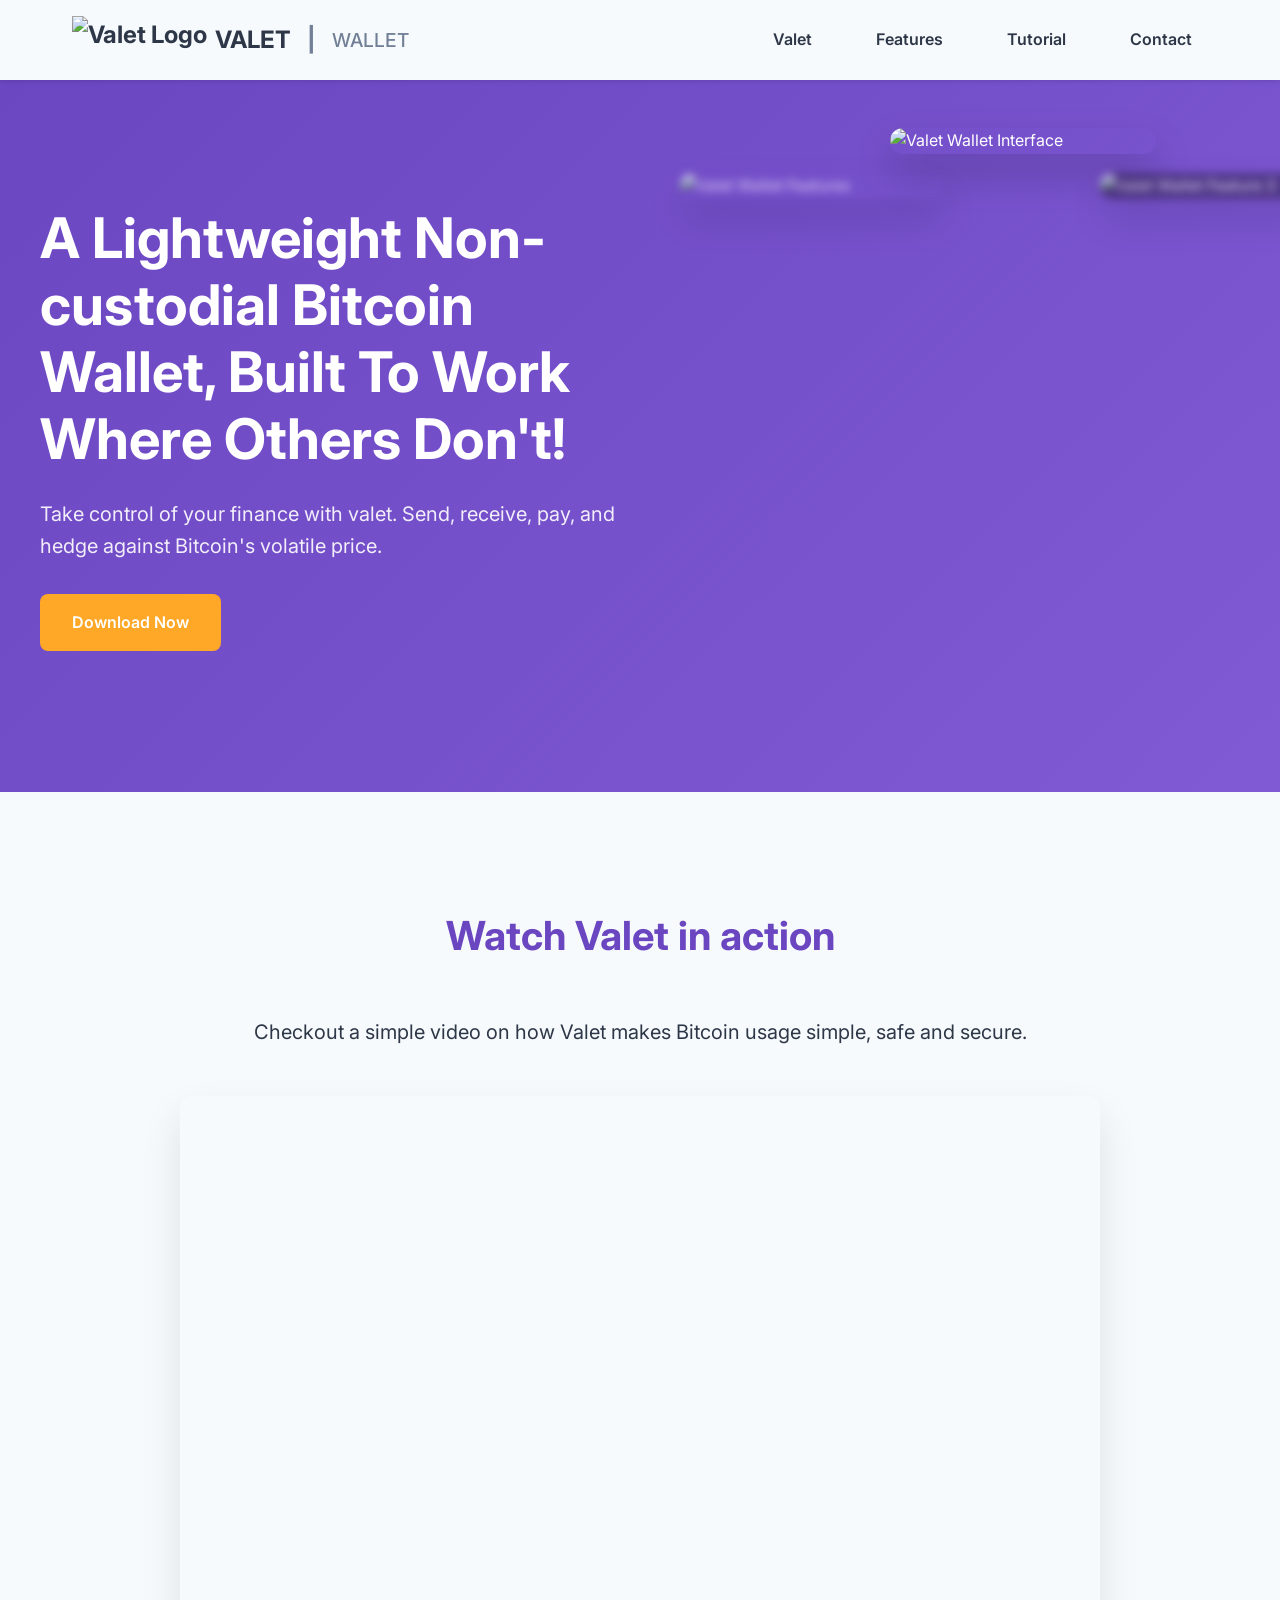
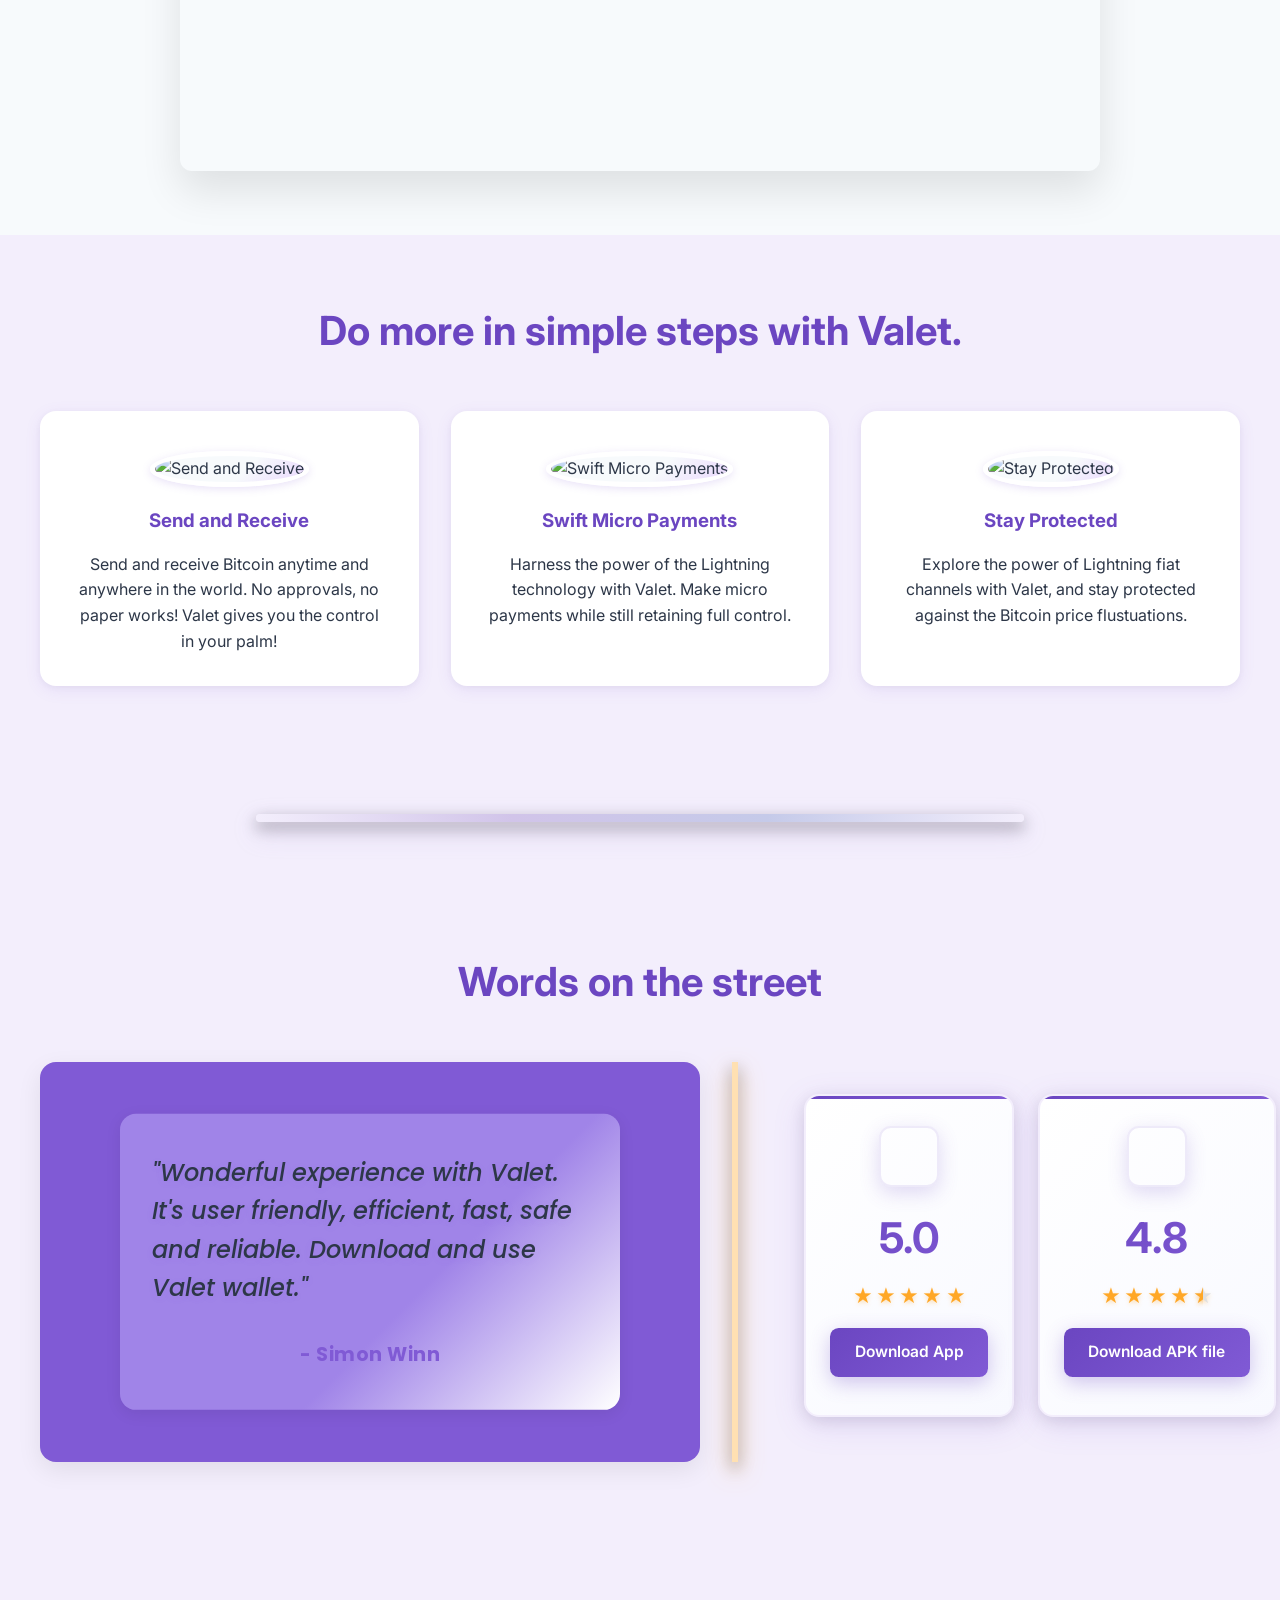
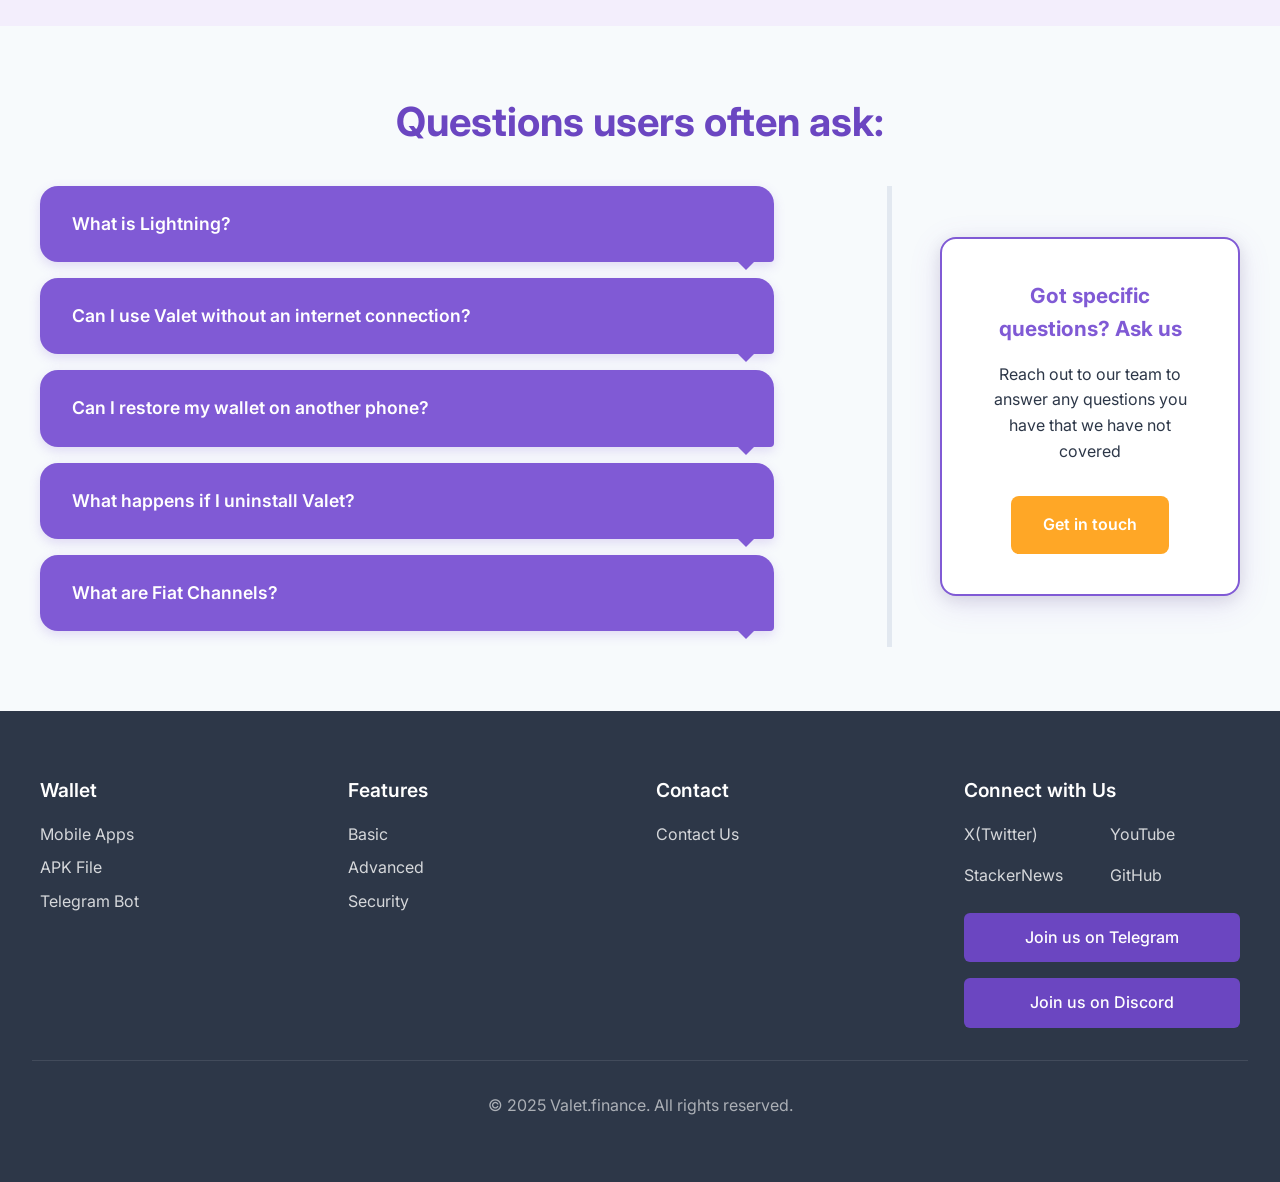
==== index.html @ 47ea652a "Added Tutorial section (Valet + HC/FC), restructured nav, paused blog/user-guide" ====
<!DOCTYPE html>
<html lang="en">
<head>
    <meta charset="UTF-8">
    <meta name="viewport" content="width=device-width, initial-scale=1.0">
    <title>Valet - Lightweight Non-custodial Bitcoin Wallet</title>
    <link href="https://fonts.googleapis.com/css2?family=Inter:wght@400;500;600;700&family=Poppins:wght@400;600;700&display=swap" rel="stylesheet">
    <style>
        :root {
            --primary-color: #6B46C1;  /* Main purple */
            --secondary-color: #ffffff; /* White */
            --text-color: #2D3748;     /* Dark gray for text */
            --background-light: #F7FAFC; /* Light gray background */
            --background-dark: #2D3748;  /* Dark gray for footer */
            --accent-color: #805AD5;    /* Lighter purple for accents */
            --border-color: #E2E8F0;    /* Light gray for borders */
            --gradient-start: #6B46C1;   /* Purple gradient start */
            --gradient-end: #805AD5;     /* Purple gradient end */
            --highlight-color: #FFA726;  /* Vibrant orange for highlights */
        }

        * {
            margin: 0;
            padding: 0;
            box-sizing: border-box;
        }

        body {
            font-family: 'Inter', sans-serif;
            line-height: 1.6;
            color: var(--text-color);
            background-color: var(--background-light);
        }

        .nav-container {
            background-color: var(--background-light);
            box-shadow: 0 2px 4px rgba(0,0,0,0.1);
            position: fixed;
            top: 0;
            left: 0;
            right: 0;
            z-index: 1000;
        }

        .nav-content {
            display: flex;
            justify-content: space-between;
            align-items: center;
            padding: 1rem 2rem;
            max-width: 1200px;
            margin: 0 auto;
        }

        .logo {
            font-size: 1.5rem;
            font-weight: bold;
            color: var(--text-color);
            display: flex;
            align-items: center;
            gap: 0.5rem;
            text-decoration: none;
        }

        .logo img {
            height: 3rem;
            width: auto;
        }

        .logo-text {
            color: var(--text-color);
            font-size: 1.5rem;
        }

        .logo-separator {
            color: #718096;
            margin: 0 0.5rem;
        }

        .wallet-text {
            color: #718096;
            font-weight: 500;
            font-size: 1.2rem;
        }

        .nav-links {
            display: flex;
            gap: 2rem;
            align-items: center;
        }

        .nav-links a {
            color: var(--text-color);
            text-decoration: none;
            font-size: 1rem;
            font-weight: 600;
            padding: 0.5rem 1rem;
            border-radius: 4px;
            transition: color 0.3s ease;
            display: inline-block;
        }

        .nav-links a:hover {
            color: var(--primary-color);
        }

        /* Mobile Menu Styles */
        .hamburger {
            display: none;
            cursor: pointer;
            padding: 0.5rem;
            z-index: 1001;
        }

        .hamburger-line {
            width: 25px;
            height: 3px;
            background-color: var(--text-color);
            margin: 5px 0;
            transition: all 0.3s ease;
        }

        .mobile-menu {
            display: none;
            position: fixed;
            top: 0;
            right: -100%;
            width: 80%;
            height: 100vh;
            background-color: var(--secondary-color);
            box-shadow: -2px 0 5px rgba(0,0,0,0.1);
            padding: 2rem;
            transition: right 0.3s ease;
            z-index: 1000;
        }

        .mobile-menu.active {
            right: 0;
        }

        .mobile-menu-header {
            display: flex;
            justify-content: space-between;
            align-items: center;
            margin-bottom: 2rem;
        }

        .close-menu {
            cursor: pointer;
            font-size: 1.5rem;
            color: var(--text-color);
        }

        .mobile-nav-links {
            display: flex;
            flex-direction: column;
            gap: 1.5rem;
        }

        .mobile-nav-links a {
            color: var(--text-color);
            text-decoration: none;
            font-size: 1.2rem;
            font-weight: 600;
            padding: 0.5rem 0;
        }

        .overlay {
            display: none;
            position: fixed;
            top: 0;
            left: 0;
            width: 100%;
            height: 100%;
            background-color: rgba(0,0,0,0.5);
            z-index: 999;
        }

        .overlay.active {
            display: block;
        }

        .hero-section {
            padding: 8rem 2rem 4rem;
            text-align: left;
            background: linear-gradient(135deg, var(--gradient-start) 0%, var(--gradient-end) 100%);
            color: white;
            position: relative;
            overflow: hidden;
        }

        .hero-content {
            max-width: 1200px;
            margin: 0 auto;
            display: flex;
            align-items: center;
            justify-content: space-between;
            gap: 4rem;
            position: relative;
            z-index: 1;
        }

        .hero-text {
            flex: 1;
            max-width: 600px;
        }

        .hero-images {
            flex: 1;
            position: relative;
            max-width: 350px;
            margin: 0 0 0 -100px;
            height: 600px;
            cursor: pointer;
            perspective: 1000px;
        }

        .hero-image-container {
            position: relative;
            width: 100%;
            height: 100%;
            transform-style: preserve-3d;
        }

        .hero-image {
            width: 76%;
            height: auto;
            border-radius: 20px;
            box-shadow: 0 20px 40px rgba(0, 0, 0, 0.2);
            position: absolute;
            transition: all 0.1s linear;
            opacity: 0;
            pointer-events: none;
            object-fit: contain;
            will-change: transform, filter;
            transform-origin: center center;
        }

        .hero-image.active {
            opacity: 1;
            pointer-events: auto;
        }

        .hero-image.main {
            z-index: 2;
            top: 0;
            left: 0;
            transform: translateY(0);
            filter: none;
        }

        .hero-image.overlay,
        .hero-image.left-overlay {
            z-index: 1;
            opacity: 0.7 !important;
        }

        /* Video Section Styles */
        .video-section {
            padding: 4rem 2rem;
            background-color: var(--background-light);
            margin-top: 3rem;
        }

        .video-container {
            max-width: 1200px;
            margin: 0 auto;
        }

        .video-content {
            text-align: center;
        }

        .video-wrapper {
            position: relative;
            padding-bottom: 56.25%; /* 16:9 Aspect Ratio */
            height: 0;
            max-width: 920px;
            margin: 2rem auto 0;
            border-radius: 12px;
            overflow: hidden;
            box-shadow: 0 20px 40px rgba(0,0,0,0.1);
        }

        .video-wrapper iframe {
            position: absolute;
            top: 0;
            left: 0;
            width: 100%;
            height: 100%;
            border-radius: 12px;
        }

        .hero-image.overlay {
            z-index: 1;
            top: 45px;
            left: 210px;
            transform: translateY(0);
            opacity: 1;
            filter: blur(4px);
        }

        .hero-image.left-overlay {
            z-index: 1;
            top: 45px;
            left: -210px;
            transform: translateY(0);
            opacity: 1;
            filter: blur(4px);
        }

        .hero-images:hover .hero-image.main {
            transform: translateY(-20px) scale(1.05);
            box-shadow: 0 30px 60px rgba(0, 0, 0, 0.3);
        }

        .hero-images:hover .hero-image.overlay,
        .hero-images:hover .hero-image.left-overlay {
            transform: none;
            box-shadow: 0 20px 40px rgba(0, 0, 0, 0.2);
        }

        /* Animation classes for circular rotation */
        .hero-image.slide-right {
            transform: translateX(210px) translateY(45px) !important;
            z-index: 1;
            transition: all 0.1s linear;
        }

        .hero-image.slide-center {
            transform: translateX(0) translateY(0) !important;
            z-index: 2;
            transition: all 0.1s linear;
        }

        .hero-image.slide-left {
            transform: translateX(-210px) translateY(45px) !important;
            z-index: 1;
            transition: all 0.1s linear;
        }

        .hero-image.reset {
            transform: translateY(0) !important;
            box-shadow: 0 20px 40px rgba(0, 0, 0, 0.2) !important;
            transition: all 0.1s linear;
        }

        /* Blur effect for overlay images */
        .hero-image.overlay,
        .hero-image.left-overlay {
            filter: blur(4px);
        }

        /* Clear image for main position */
        .hero-image.main {
            filter: none;
        }

        .hero-title {
            font-size: 3.5rem;
            font-weight: 700;
            margin-bottom: 1.5rem;
            line-height: 1.2;
        }

        .hero-subtitle {
            font-size: 1.25rem;
            margin-bottom: 2rem;
            opacity: 0.9;
        }

        .cta-button {
            display: inline-block;
            padding: 1rem 2rem;
            background-color: var(--highlight-color);
            color: white;
            text-decoration: none;
            border-radius: 8px;
            font-weight: 600;
            transition: background-color 0.3s ease;
        }

        .cta-button:hover {
            background-color: #fb8c00; /* Slightly darker orange */
        }

        .features-section {
            padding: 4rem 2rem;
            background-color: #F3EEFC;
        }

        .section-title {
            text-align: center;
            font-size: 2.5rem;
            margin-bottom: 3rem;
            color: var(--primary-color);
        }

        .features-grid {
            display: grid;
            grid-template-columns: repeat(auto-fit, minmax(300px, 1fr));
            gap: 2rem;
            max-width: 1200px;
            margin: 0 auto;
        }

        .feature-card {
            background: #fff;
            padding: 2.5rem 2rem 2rem 2rem;
            border-radius: 16px;
            box-shadow: 0 4px 16px rgba(128,90,213,0.10), 0 1.5px 6px rgba(0,0,0,0.04);
            transition: transform 0.25s, box-shadow 0.25s;
            text-align: center;
            position: relative;
            overflow: hidden;
        }

        .feature-card:hover {
            transform: translateY(-8px) scale(1.03);
            box-shadow: 0 8px 32px rgba(128,90,213,0.18), 0 3px 12px rgba(0,0,0,0.08);
        }

        .feature-image {
            width: 324px;
            height: 324px;
            object-fit: cover;
            border-radius: 50%;
            margin-bottom: 1.2rem;
            box-shadow: 0 2px 8px rgba(128,90,213,0.18);
            border: 5px solid #fff;
            background: linear-gradient(135deg, #f7fafc 60%, #e9d8fd 100%);
            transition: box-shadow 0.25s;
        }

        .feature-card:hover .feature-image {
            box-shadow: 0 4px 16px rgba(128,90,213,0.28);
        }

        .feature-card h3 {
            color: var(--primary-color);
            margin-bottom: 1rem;
        }

        .earn-section {
            padding: 4rem 2rem;
            background-color: var(--background-light);
        }

        .section-subtitle {
            text-align: center;
            font-size: 1.25rem;
            color: var(--text-light);
            max-width: 800px;
            margin: 0 auto 3rem;
        }

        .earn-grid {
            display: grid;
            grid-template-columns: repeat(auto-fit, minmax(280px, 1fr));
            gap: 2rem;
            max-width: 1200px;
            margin: 0 auto;
        }

        .earn-card {
            background: white;
            padding: 2rem;
            border-radius: 12px;
            box-shadow: 0 4px 6px rgba(0,0,0,0.1);
            transition: transform 0.3s ease;
        }

        .earn-card:hover {
            transform: translateY(-5px);
        }

        .earn-card h3 {
            color: var(--primary-color);
            margin-bottom: 1rem;
            font-size: 1.5rem;
        }

        .earn-card p {
            margin-bottom: 1.5rem;
            color: var(--text-color);
        }

        .earn-button {
            display: inline-block;
            padding: 0.75rem 1.5rem;
            background-color: var(--primary-color);
            color: white;
            text-decoration: none;
            border-radius: 6px;
            font-weight: 500;
            transition: background-color 0.3s ease;
        }

        .earn-button:hover {
            background-color: var(--accent-color);
        }

        .testimonials-section {
            flex: 0 0 55%;
            padding: 0;
            background-color: transparent;
            display: flex;
            flex-direction: column;
        }

        .testimonials-section .section-title {
            font-family: 'Poppins', 'Inter', sans-serif;
            font-size: 2.7rem;
            font-weight: 700;
            letter-spacing: -1px;
            text-align: center;
            color: var(--accent-color);
            margin-bottom: 2.5rem;
        }

        .testimonials-slider {
            max-width: 100%;
            margin: 0;
            position: relative;
            background: var(--accent-color);
            border-radius: 16px;
            box-shadow: 0 8px 24px rgba(0,0,0,0.08);
            padding: 3.5rem 2.5rem;
            color: #fff;
            min-height: 400px;
            max-height: 400px;
            overflow: hidden;
            flex: 1;
        }

        .testimonial-card {
            position: absolute;
            left: 50%;
            top: 50%;
            transform: translate(-50%, -50%) translateX(-100%);
            width: 100%;
            opacity: 0;
            transition: opacity 0.5s, transform 0.5s;
            background: linear-gradient(135deg, #a084e8 60%, #fff 100%);
            color: #2D3748;
            border-radius: 16px;
            box-shadow: 0 4px 16px rgba(0,0,0,0.08);
            padding: 2.5rem 2rem;
            margin: 0 auto;
            max-width: 500px;
            z-index: 1;
            display: flex;
            flex-direction: column;
            justify-content: center;
            align-items: center;
        }

        .testimonial-card.active {
            opacity: 1;
            transform: translate(-50%, -50%) translateX(0);
            z-index: 2;
        }

        .testimonial-card.slide-out {
            opacity: 0;
            transform: translate(-50%, -50%) translateX(100%);
            z-index: 1;
        }

        .testimonial-text {
            font-family: 'Poppins', 'Inter', sans-serif;
            font-size: 1.5rem;
            font-weight: 500;
            margin-bottom: 2rem;
            font-style: italic;
            line-height: 1.6;
            text-shadow: 0 2px 8px rgba(128,90,213,0.08);
        }

        .testimonial-author {
            font-family: 'Poppins', 'Inter', sans-serif;
            font-weight: 700;
            font-size: 1.2rem;
            color: var(--accent-color);
            letter-spacing: 0.5px;
        }

        .testimonial-content {
            display: flex;
            flex-direction: column;
            align-items: center;
            text-align: center;
            width: 100%;
        }

        .testimonial-image {
            width: 80px;
            height: 80px;
            border-radius: 50%;
            overflow: hidden;
            margin-bottom: 1.5rem;
            border: 3px solid var(--accent-color);
            box-shadow: 0 4px 12px rgba(128,90,213,0.2);
        }

        .testimonial-image img {
            width: 100%;
            height: 100%;
            object-fit: cover;
        }

        .faq-section {
            padding: 4rem 2rem;
            background-color: var(--background-light);
        }

        .faq-section .section-title {
            text-align: center;
            margin-bottom: 2rem;
            margin-left: 0;
        }

        .faq-container {
            max-width: 1200px;
            margin: 0 auto;
            text-align: left;
            display: flex;
            gap: 3rem;
            align-items: center;
        }

        .faq-left {
            flex: 1;
            border-right: 5px solid #E2E8F0;
            padding-right: 2rem;
        }

        .faq-right {
            flex: 0 0 300px;
        }

        .faq-item {
            margin-bottom: 1rem;
        }

        .faq-question {
            background: var(--accent-color);
            color: white;
            padding: 1.5rem 2rem;
            border-radius: 18px 18px 4px 18px;
            cursor: pointer;
            display: flex;
            justify-content: space-between;
            align-items: center;
            transition: all 0.3s ease;
            box-shadow: 0 4px 12px rgba(128,90,213,0.2);
            width: 90%;
            margin-left: 0;
            position: relative;
        }
        .faq-question::after {
            content: '';
            position: absolute;
            bottom: -8px;
            right: 20px;
            width: 0;
            height: 0;
            border-left: 8px solid transparent;
            border-right: 8px solid transparent;
            border-top: 8px solid var(--accent-color);
        }
        .faq-question:hover::after {
            border-top-color: var(--primary-color);
        }
        .faq-question:hover {
            background: var(--primary-color);
            transform: translateY(-2px);
            box-shadow: 0 6px 20px rgba(128,90,213,0.3);
        }
        .faq-question h3 {
            margin: 0;
            font-size: 1.1rem;
            font-weight: 600;
        }
        .faq-icon {
            font-size: 1.5rem;
            font-weight: bold;
            transition: transform 0.3s ease;
        }
        .faq-question.active .faq-icon {
            transform: rotate(45deg);
        }
        .faq-answer {
            background: #FFF3E0;
            padding: 0;
            max-height: 0;
            overflow: hidden;
            transition: all 0.3s ease;
            border-radius: 0 0 12px 12px;
            box-shadow: 0 2px 8px rgba(0,0,0,0.1);
        }
        .faq-answer.active {
            padding: 1.5rem 2rem;
            max-height: 200px;
        }
        .faq-answer p {
            margin: 0;
            color: var(--text-color);
            line-height: 1.6;
        }

        .news-section {
            padding: 4rem 2rem;
            background-color: #F3EEFC;
        }

        .news-grid {
            display: grid;
            grid-template-columns: repeat(3, 1fr);
            gap: 2rem;
            max-width: 1200px;
            margin: 0 auto;
        }

        .news-card {
            background: white;
            padding: 0;
            border-radius: 16px;
            box-shadow: 0 4px 16px rgba(128,90,213,0.1);
            transition: all 0.3s ease;
            position: relative;
            overflow: hidden;
        }
        .news-image {
            width: 100%;
            height: 200px;
            overflow: hidden;
            position: relative;
        }
        .news-image img {
            width: 100%;
            height: 100%;
            object-fit: cover;
            transition: transform 0.3s ease;
        }
        .news-card:hover .news-image img {
            transform: scale(1.05);
        }
        .news-card::before {
            content: '';
            position: absolute;
            top: 0;
            left: 0;
            right: 0;
            height: 4px;
            background: linear-gradient(90deg, var(--accent-color), var(--highlight-color));
            transform: scaleX(0);
            transition: transform 0.3s ease;
            z-index: 2;
        }
        .news-card:hover::before {
            transform: scaleX(1);
        }
        .news-card:hover {
            transform: translateY(-8px);
            box-shadow: 0 12px 32px rgba(128,90,213,0.2);
        }
        .news-content {
            padding: 2rem;
        }
        .news-icon {
            font-size: 2.5rem;
            margin-bottom: 1rem;
            display: block;
        }
        .news-date {
            color: var(--accent-color);
            font-weight: 700;
            margin-bottom: 0.5rem;
            display: block;
            font-size: 1.8rem;
        }
        .news-card h3 {
            color: var(--text-color);
            margin-bottom: 1rem;
            font-size: 1.2rem;
            line-height: 1.4;
        }
        .news-card p {
            color: var(--text-color);
            margin-bottom: 1.5rem;
            line-height: 1.6;
            opacity: 0.8;
        }
        .read-more {
            color: var(--highlight-color);
            text-decoration: none;
            font-weight: 700;
            font-size: 1.2rem;
            transition: color 0.3s ease;
            display: inline-block;
        }
        .read-more:hover {
            color: var(--accent-color);
        }
        /* Industry News Card (Technology) */
        .industry-card {
            border-left: 6px solid #FED7AA;
            background: linear-gradient(135deg, #ffffff 0%, #f8fafc 100%);
        }
        .industry-card::before {
            background: linear-gradient(90deg, #FED7AA, #FDE68A);
        }
        .industry-card:hover {
            border-left-color: #F59E0B;
            box-shadow: 0 16px 40px rgba(254, 215, 170, 0.3);
            transform: translateY(-12px) scale(1.02);
        }
        .industry-card .news-icon {
            color: #E67E22;
        }
        .industry-card .news-date {
            color: #A78BFA;
        }

        /* Business News Card */
        .business-card {
            border-left: 6px solid #E9D5FF;
            background: linear-gradient(135deg, #ffffff 0%, #f0fdf4 100%);
        }
        .business-card::before {
            background: linear-gradient(90deg, #E9D5FF, #DDD6FE);
        }
        .business-card:hover {
            border-left-color: #8B5CF6;
            box-shadow: 0 16px 40px rgba(233, 213, 255, 0.3);
            transform: translateY(-12px) scale(1.02);
        }
        .business-card .news-icon {
            color: #8B5CF6;
        }
        .business-card .news-date {
            color: #A78BFA;
        }

        /* Education Card */
        .education-card {
            border-left: 6px solid #FEF3C7;
            background: linear-gradient(135deg, #ffffff 0%, #faf5ff 100%);
        }
        .education-card::before {
            background: linear-gradient(90deg, #FEF3C7, #FDE68A);
        }
        .education-card:hover {
            border-left-color: #F59E0B;
            box-shadow: 0 16px 40px rgba(254, 243, 199, 0.3);
            transform: translateY(-12px) scale(1.02);
        }
        .education-card .news-icon {
            color: #F59E0B;
        }
        .education-card .news-date {
            color: #A78BFA;
        }

        .ratings-section {
            padding: 4rem 2rem;
            background-color: #F3EEFC;
        }
        .section-divider-horizontal {
            width: 60%;
            height: 8px;
            background: linear-gradient(90deg, #F3EEFC, #D1C4E9, #C5CAE9, #F3EEFC);
            margin: 2rem auto;
            border-radius: 4px;
            align-self: stretch;
            position: relative;
            border: none;
            box-shadow: 0 10px 25px rgba(209, 196, 233, 0.7), 0 6px 15px rgba(0, 0, 0, 0.4);
        }
        .ratings-testimonials-container {
            max-width: 1200px;
            margin: 0 auto;
            display: flex;
            gap: 0;
            align-items: flex-start;
            min-height: 500px;
        }
        .ratings-section-left {
            flex: 0 0 45%;
            display: flex;
            flex-direction: column;
            justify-content: flex-start;
            align-items: center;
            padding-top: 2rem;
        }
        .ratings-grid {
            flex: 0 0 auto;
            display: flex;
            flex-direction: row;
            gap: 1.5rem;
            justify-content: center;
            align-items: flex-start;
            margin-top: 0;
        }
        .ratings-title {
            text-align: center;
            margin-bottom: 2rem;
            color: var(--primary-color);
            font-size: 2rem;
            font-weight: 700;
            background: linear-gradient(135deg, var(--primary-color), var(--accent-color));
            -webkit-background-clip: text;
            -webkit-text-fill-color: transparent;
            background-clip: text;
        }
        
        .testimonials-title {
            text-align: center;
            margin-bottom: 2rem;
            color: var(--highlight-color);
            font-size: 2rem;
            font-weight: 700;
            background: linear-gradient(135deg, var(--highlight-color), #fb8c00);
            -webkit-background-clip: text;
            -webkit-text-fill-color: transparent;
            background-clip: text;
        }
        .rating-card {
            background: linear-gradient(135deg, #ffffff 0%, #f8f9ff 100%);
            padding: 1.89rem 1.512rem;
            border-radius: 15.12px;
            box-shadow: 0 8px 32px rgba(128,90,213,0.15), 0 4px 16px rgba(0,0,0,0.1);
            text-align: center;
            transition: all 0.3s ease;
            position: relative;
            overflow: hidden;
            border: 2px solid transparent;
            background-clip: padding-box;
        }
        
        .rating-card::before {
            content: '';
            position: absolute;
            top: 0;
            left: 0;
            right: 0;
            bottom: 0;
            background: linear-gradient(135deg, rgba(107,70,193,0.1) 0%, rgba(128,90,213,0.05) 100%);
            border-radius: 15.12px;
            z-index: -1;
        }
        
        .rating-card::after {
            content: '';
            position: absolute;
            top: 0;
            left: 0;
            right: 0;
            height: 3.24px;
            background: linear-gradient(90deg, var(--primary-color), var(--accent-color));
            border-radius: 15.12px 15.12px 0 0;
        }
        
        .rating-card:hover {
            transform: translateY(-6.48px) scale(1.02);
            box-shadow: 0 16px 48px rgba(128,90,213,0.25), 0 8px 24px rgba(0,0,0,0.15);
            border-color: rgba(107,70,193,0.2);
        }
        
        .rating-card:hover::after {
            background: linear-gradient(90deg, var(--accent-color), var(--highlight-color));
        }
        .rating-image {
            width: 60.48px;
            height: 60.48px;
            margin: 0 auto 1.08rem;
            border-radius: 11.88px;
            overflow: hidden;
            box-shadow: 0 6px 20px rgba(107,70,193,0.2);
            border: 2px solid rgba(107,70,193,0.1);
            transition: all 0.3s ease;
        }
        .rating-image img {
            width: 100%;
            height: 100%;
            object-fit: cover;
            transition: transform 0.3s ease;
        }
        .rating-card:hover .rating-image {
            box-shadow: 0 8px 28px rgba(107,70,193,0.3);
            border-color: rgba(107,70,193,0.2);
            transform: scale(1.05);
        }
        .rating-card:hover .rating-image img {
            transform: scale(1.1);
        }
        .rating {
            font-size: 2.646rem;
            font-weight: 700;
            background: linear-gradient(135deg, var(--primary-color), var(--accent-color));
            -webkit-background-clip: text;
            -webkit-text-fill-color: transparent;
            background-clip: text;
            margin-bottom: 0.6rem;
            text-shadow: none;
            position: relative;
        }
        
        .rating::after {
            content: '';
            position: absolute;
            top: -0.378rem;
            right: -1.08rem;
            font-size: 1.08rem;
            color: var(--highlight-color);
            text-shadow: 0 2px 4px rgba(255,167,38,0.3);
        }
        
        .star-rating {
            display: flex;
            justify-content: center;
            gap: 0.2rem;
            margin-bottom: 1rem;
        }
        
        .star {
            font-size: 1.2rem;
            color: var(--highlight-color);
            text-shadow: 0 2px 4px rgba(255,167,38,0.3);
        }
        
        .star.half {
            position: relative;
            color: #e0e0e0;
        }
        
        .star.half::before {
            content: '★';
            position: absolute;
            left: 0;
            top: 0;
            width: 50%;
            overflow: hidden;
            color: var(--highlight-color);
        }
        
        .store-button {
            display: inline-block;
            padding: 0.756rem 1.512rem;
            background: linear-gradient(135deg, var(--primary-color), var(--accent-color));
            color: white;
            text-decoration: none;
            border-radius: 8.64px;
            font-weight: 600;
            transition: all 0.3s ease;
            box-shadow: 0 6px 20px rgba(107,70,193,0.3);
            position: relative;
            overflow: hidden;
            font-size: 0.972rem;
        }
        
        .store-button::before {
            content: '';
            position: absolute;
            top: 0;
            left: -100%;
            width: 100%;
            height: 100%;
            background: linear-gradient(90deg, transparent, rgba(255,255,255,0.2), transparent);
            transition: left 0.5s ease;
        }
        
        .store-button:hover {
            background: linear-gradient(135deg, var(--accent-color), var(--primary-color));
            transform: translateY(-2.16px);
            box-shadow: 0 8px 28px rgba(107,70,193,0.4);
        }
        
        .store-button:hover::before {
            left: 100%;
        }
        .section-divider-vertical {
            width: 20px;
            height: 100%;
            background: #FFE0B2;
            margin: 0 2rem;
            align-self: stretch;
            position: relative;
            min-height: 400px;
            border: 3px solid #FFE0B2;
            box-shadow: 0 10px 25px rgba(255, 183, 77, 0.7), 0 6px 15px rgba(0, 0, 0, 0.4);
        }
        footer {
            background-color: var(--background-dark);
            color: white;
            padding: 4rem 2rem;
        }
        .footer-content {
            max-width: 1200px;
            margin: 0 auto;
            display: grid;
            grid-template-columns: repeat(auto-fit, minmax(200px, 1fr));
            gap: 2rem;
        }
        .footer-section h4 {
            color: white;
            margin-bottom: 1rem;
            font-size: 1.2rem;
            font-weight: 600;
        }
        .footer-section ul {
            list-style: none;
        }
        .footer-section ul li {
            margin-bottom: 0.5rem;
        }
        .footer-section ul li a {
            color: white;
            text-decoration: none;
            opacity: 0.8;
            transition: opacity 0.3s ease, color 0.3s ease;
        }
        .footer-section ul li a:hover {
            opacity: 1;
            color: var(--accent-color);
        }
        .social-links {
            display: grid;
            grid-template-columns: repeat(2, 1fr);
            gap: 1rem;
            margin-bottom: 1.5rem;
        }
        .social-link {
            color: white;
            text-decoration: none;
            opacity: 0.8;
            transition: opacity 0.3s ease;
            display: inline-block;
        }
        .social-link:hover {
            color: var(--accent-color);
        }
        .community-buttons {
            display: flex;
            flex-direction: column;
            gap: 1rem;
        }
        .community-button {
            display: inline-block;
            padding: 0.75rem 1.5rem;
            background-color: var(--primary-color);
            color: white;
            text-decoration: none;
            border-radius: 6px;
            font-weight: 500;
            transition: background-color 0.3s ease;
            text-align: center;
        }
        .community-button:hover {
            background-color: var(--accent-color);
        }
        .footer-bottom {
            text-align: center;
            padding-top: 2rem;
            margin-top: 2rem;
            border-top: 1px solid rgba(255,255,255,0.1);
        }
        .footer-bottom p {
            color: rgba(255,255,255,0.6);
        }
        @media (max-width: 768px) {
            /* Prevent horizontal overflow */
            body {
                overflow-x: hidden;
                width: 100%;
            }
            
            /* Ensure all containers respect viewport width */
            .nav-container,
            .hero-section,
            .features-section,
            .testimonials-section,
            .faq-section,
            .news-section,
            .footer {
                width: 100%;
                max-width: 100vw;
                overflow-x: hidden;
            }

            .nav-links {
                display: none !important;
            }
            .hamburger {
                display: block !important;
                z-index: 1002;
            }
            .mobile-menu {
                display: block;
            }
            .nav-content {
                padding: 0.75rem 1rem;
            }
            .logo img {
                height: 2.5rem;
            }
            .logo-text {
                font-size: 1.2rem;
            }
            .wallet-text {
                font-size: 1rem;
            }

            /* Force back-to-top button visibility on mobile */
            .back-to-top {
                display: block !important;
                opacity: 1 !important;
                visibility: visible !important;
            }

            /* Hero Section Mobile */
            .hero-section {
                padding: 6rem 1rem 3rem;
                text-align: center;
            }
            .hero-content {
                flex-direction: column;
                gap: 2rem;
                text-align: center;
            }
            .hero-text {
                max-width: 100%;
                order: 2;
            }
            .hero-images {
                max-width: 280px;
                margin: 0 auto;
                height: 400px;
                order: 1;
                position: relative;
                z-index: 1;
                cursor: pointer;
            }
            .hero-title {
                font-size: 2rem;
                line-height: 1.2;
                margin-bottom: 1rem;
            }
            .hero-subtitle {
                font-size: 1.1rem;
                line-height: 1.5;
                margin-bottom: 1.5rem;
            }

            /* Video Section Mobile */
            .video-section {
                padding: 3rem 1rem;
            }
            .video-container {
                padding: 0 1rem;
            }
            .video-wrapper {
                width: 100%;
                height: 200px;
            }

            /* Features Section Mobile */
            .features-section {
                padding: 3rem 1rem;
            }
            .features-grid {
                grid-template-columns: 1fr;
                gap: 1.5rem;
            }
            .feature-card {
                padding: 1.5rem;
                text-align: center;
            }
            .feature-card img {
                width: 80px;
                height: 80px;
                margin: 0 auto 1rem;
            }
            .feature-card h3 {
                font-size: 1.3rem;
                margin-bottom: 1rem;
            }
            .feature-card p {
                font-size: 0.95rem;
                line-height: 1.6;
            }

            /* Testimonials Section Mobile */
            .testimonials-section {
                padding: 3rem 1rem;
            }
            .testimonials-container {
                flex-direction: column;
                gap: 2rem;
            }
            .testimonials-block {
                width: 100%;
            }
            .testimonials-slider {
                padding: 2rem 1rem;
                max-width: 100%;
                overflow: hidden;
            }
            .testimonial-card {
                /* Mobile inherits desktop carousel functionality */
            }
            .testimonial-card-mobile {
                position: absolute;
                left: 50%;
                top: 50%;
                transform: translate(-50%, -50%) translateX(-100%);
                width: 100%;
                max-width: 350px;
                opacity: 0;
                transition: opacity 0.5s, transform 0.5s;
                padding: 1rem 0.75rem;
                margin: 0 auto;
                display: flex;
                flex-direction: column;
                justify-content: center;
                align-items: center;
                z-index: 1;
            }
            .testimonial-card-mobile.active {
                opacity: 1;
                transform: translate(-50%, -50%) translateX(0);
                z-index: 2;
            }
            .testimonial-card-mobile.slide-out {
                opacity: 0;
                transform: translate(-50%, -50%) translateX(100%);
                z-index: 1;
            }
            .testimonial-text {
                font-size: 0.95rem;
                line-height: 1.6;
                word-wrap: break-word;
                overflow-wrap: break-word;
            }
            .testimonial-author {
                font-size: 0.9rem;
            }
            .ratings-block {
                width: 100%;
            }
            .rating-item {
                padding: 1rem;
                margin-bottom: 1rem;
            }
            .rating-score {
                font-size: 1.5rem;
            }
            .rating-text {
                font-size: 0.9rem;
            }

            /* FAQ Section Mobile */
            .faq-section {
                padding: 3rem 1rem;
            }
            .faq-container {
                flex-direction: column;
                gap: 2rem;
            }
            .faq-left {
                border-right: none;
                border-bottom: 5px solid #E2E8F0;
                padding-right: 0;
                padding-bottom: 2rem;
            }
            .faq-right {
                flex: none;
            }
            .faq-question {
                width: 100%;
                font-size: 1rem;
                padding: 1rem 1.5rem;
            }
            .faq-answer {
                font-size: 0.9rem;
            }

            /* News Section Mobile */
            .news-section {
                padding: 3rem 1rem;
            }
            .news-grid {
                grid-template-columns: 1fr;
                gap: 1.5rem;
            }
            .news-card {
                padding: 1.5rem;
            }
            .news-card h3 {
                font-size: 1.2rem;
                margin-bottom: 1rem;
            }
            .news-card p {
                font-size: 0.9rem;
                line-height: 1.6;
            }

            /* Footer Mobile */
            .footer {
                padding: 3rem 1rem 2rem;
            }
            .footer-content {
                grid-template-columns: 1fr;
                gap: 2rem;
                text-align: center;
            }
            .footer-section h3 {
                font-size: 1.3rem;
                margin-bottom: 1rem;
            }
            .footer-section p,
            .footer-section a {
                font-size: 0.9rem;
            }
            .footer-bottom {
                padding-top: 1.5rem;
                margin-top: 1.5rem;
            }

            /* Fix community buttons overflow */
            .community-buttons {
                width: 100%;
                max-width: 100%;
            }
            .community-button {
                width: 100% !important;
                min-width: auto !important;
                max-width: 100%;
                box-sizing: border-box;
            }

            /* Ratings section mobile fixes */
            .ratings-testimonials-container {
                flex-direction: column;
                gap: 2rem;
            }
            .ratings-section-left {
                flex: none;
                width: 100%;
            }
            .ratings-grid {
                flex-direction: column;
                gap: 1rem;
            }
            .rating-card {
                max-width: 100%;
                width: 100%;
                box-sizing: border-box;
            }

            /* Transform vertical divider to horizontal on mobile */
            .section-divider-vertical {
                width: 100%;
                height: 10px;
                margin: 2rem 0;
                min-height: 10px;
                align-self: stretch;
            }
        }

        .back-to-top {
            position: fixed;
            bottom: 30px;
            right: 30px;
            background-color: var(--primary-color);
            color: white;
            width: 40px;
            height: 40px;
            border-radius: 50%;
            display: none;
            align-items: center;
            justify-content: center;
            text-decoration: none;
            font-size: 24px;
            transition: background-color 0.3s ease;
            z-index: 1000;
            line-height: 40px;
            text-align: center;
        }
        .back-to-top:hover {
            background-color: var(--accent-color);
        }

        /* Dropdown styles */
        .dropdown {
            position: relative;
            display: inline-block;
            vertical-align: middle;
        }
        .dropdown > a {
            display: inline-block;
            vertical-align: middle;
        }
        .dropdown-content {
            display: none;
            position: absolute;
            background-color: var(--secondary-color);
            min-width: 200px;
            box-shadow: 0 8px 16px rgba(0,0,0,0.1);
            z-index: 1000;
            border-radius: 8px;
            padding: 8px 0;
            top: 100%;
            left: 0;
        }
        .dropdown:hover .dropdown-content {
            display: block;
        }
        .dropdown-content a {
            color: var(--text-color);
            padding: 12px 16px;
            text-decoration: none;
            display: block;
            transition: background-color 0.3s ease;
            font-size: 0.9rem;
        }
        .dropdown-content a:hover {
            background-color: var(--background-light);
            color: var(--primary-color);
        }

        .contact-card {
            background: white;
            padding: 2.5rem;
            border-radius: 16px;
            box-shadow: 0 8px 32px rgba(128,90,213,0.15), 0 4px 16px rgba(0,0,0,0.1);
            text-align: center;
            border: 2px solid var(--accent-color);
            transition: transform 0.3s ease, box-shadow 0.3s ease;
        }
        .contact-card:hover {
            transform: translateY(-4px);
            box-shadow: 0 12px 40px rgba(128,90,213,0.2), 0 6px 20px rgba(0,0,0,0.15);
        }
        .contact-card h3 {
            color: var(--accent-color);
            margin-bottom: 1rem;
            font-size: 1.3rem;
            font-weight: 700;
        }
        .contact-card p {
            color: var(--text-color);
            margin-bottom: 2rem;
            line-height: 1.6;
        }
        .contact-button {
            display: inline-block;
            padding: 1rem 2rem;
            background: var(--highlight-color);
            color: white;
            text-decoration: none;
            border-radius: 8px;
            font-weight: 600;
            transition: background-color 0.3s ease, transform 0.3s ease;
        }
        .contact-button:hover {
            background: #fb8c00;
            transform: scale(1.05);
        }

        /* Mobile Dropdown Styles */
        .mobile-dropdown {
            position: relative;
        }

        .mobile-dropdown-toggle {
            display: flex;
            justify-content: space-between;
            align-items: center;
            cursor: pointer;
        }

        .mobile-dropdown-content {
            display: none;
            padding-left: 1rem;
            margin-top: 0.5rem;
            background-color: rgba(0, 0, 0, 0.05);
        }

        .mobile-dropdown.active .mobile-dropdown-content {
            display: block;
        }

        .mobile-dropdown-content a {
            font-size: 1rem;
            padding: 0.75rem 1rem;
            border-bottom: 1px solid rgba(0,0,0,0.1);
            display: block;
            color: var(--text-color);
            text-decoration: none;
        }

        .mobile-dropdown-content a:hover {
            background-color: rgba(0, 0, 0, 0.1);
        }

        /* Lazy loading styles for index page */
        .lazy-image {
            opacity: 0;
            transition: opacity 0.3s ease;
        }

        .lazy-image.loaded {
            opacity: 1;
        }

        .lazy-image-placeholder {
            background: linear-gradient(135deg, #f3f4f6 0%, #e5e7eb 100%);
            display: flex;
            align-items: center;
            justify-content: center;
            color: #9ca3af;
            font-size: 0.9rem;
            position: absolute;
            top: 0;
            left: 0;
            right: 0;
            bottom: 0;
        }

        .lazy-loading-spinner {
            width: 20px;
            height: 20px;
            border: 2px solid #e5e7eb;
            border-top: 2px solid var(--primary-color);
            border-radius: 50%;
            animation: spin 1s linear infinite;
        }

        @keyframes spin {
            0% { transform: rotate(0deg); }
            100% { transform: rotate(360deg); }
        }

        /* Featured post styles for index page */
        .news-card.featured {
            border: 3px solid var(--primary-color);
            box-shadow: 0 8px 32px rgba(107, 70, 193, 0.2);
            transform: scale(1.02);
            position: relative;
        }

        .news-card.featured::after {
            content: '';
            position: absolute;
            top: 0;
            left: 0;
            right: 0;
            height: 6px;
            background: linear-gradient(90deg, var(--primary-color), var(--accent-color));
            z-index: 1;
        }

        .featured-badge {
            position: absolute;
            top: 1rem;
            left: 1rem;
            background: linear-gradient(135deg, var(--primary-color), var(--accent-color));
            color: white;
            padding: 0.4rem 0.8rem;
            border-radius: 20px;
            font-size: 0.75rem;
            font-weight: 600;
            text-transform: uppercase;
            letter-spacing: 0.5px;
            z-index: 10;
            box-shadow: 0 2px 8px rgba(107, 70, 193, 0.3);
        }

        .featured-badge::before {
            content: '⭐ ';
            margin-right: 0.25rem;
        }

        .news-card.featured h3 {
            color: var(--primary-color);
        }

        .news-card.featured:hover {
            transform: scale(1.03) translateY(-12px);
            box-shadow: 0 16px 48px rgba(107, 70, 193, 0.25);
        }

        /* Industry News Card (Technology) */
        .industry-card {
            border-left: 6px solid #FED7AA;
            background: linear-gradient(135deg, #ffffff 0%, #f8fafc 100%);
        }
        .industry-card::before {
            background: linear-gradient(90deg, #FED7AA, #FDE68A);
        }
        .industry-card:hover {
            border-left-color: #F59E0B;
            box-shadow: 0 16px 40px rgba(254, 215, 170, 0.3);
            transform: translateY(-12px) scale(1.02);
        }
        .industry-card .news-icon {
            color: #E67E22;
        }
        .industry-card .news-date {
            color: #A78BFA;
        }
    </style>
</head>
<body>
    <nav class="nav-container">
        <div class="nav-content">
            <a href="index.html" class="logo">
                <img src="images/Valet_logo.svg" alt="Valet Logo">
                <span class="logo-text">VALET</span>
                <span class="logo-separator">|</span>
                <span class="wallet-text">WALLET</span>
            </a>
            <div class="nav-links">
                <a href="/index.html">Valet</a>
                <a href="top_nav/features/features.html">Features</a>
                <div class="dropdown">
                    <a href="#" onclick="return false;">Tutorial</a>
                    <div class="dropdown-content">
                        <a href="top_nav/tutorial/valet.html">Valet Wallet Tutorial</a>
                        <a href="top_nav/tutorial/hosted-channel.html">Hosted/Fiat Channels Stack Setup Tutorial</a>
                    </div>
                </div>
                <a href="top_nav/bnb/contact.html">Contact</a>
            </div>
            <div class="hamburger">
                <div class="hamburger-line"></div>
                <div class="hamburger-line"></div>
                <div class="hamburger-line"></div>
            </div>
        </div>
     </nav>

    <div class="mobile-menu">
        <div class="mobile-menu-header">
            <h3>Menu</h3>
            <span class="close-menu">&times;</span>
        </div>
        <div class="mobile-nav-links">
            <a href="/index.html">Valet</a>
            <a href="top_nav/features/features.html">Features</a>
            
            <!-- Tutorial Dropdown -->
            <div class="mobile-dropdown">
                <a href="#" class="mobile-dropdown-toggle">Tutorial ▼</a>
                <div class="mobile-dropdown-content">
                    <a href="top_nav/tutorial/valet.html">Valet Wallet Tutorial</a>
                    <a href="top_nav/tutorial/hosted-channel.html">Hosted/Fiat Channels Stack Setup Tutorial</a>
                </div>
            </div>

            <a href="top_nav/bnb/contact.html">Contact</a>
        </div>
    </div>

    <div class="overlay"></div>

    <script>
        const hamburger = document.querySelector('.hamburger');
        const mobileMenu = document.querySelector('.mobile-menu');
        const closeMenu = document.querySelector('.close-menu');
        const overlay = document.querySelector('.overlay');

        hamburger.addEventListener('click', () => {
            mobileMenu.classList.add('active');
            overlay.classList.add('active');
            document.body.style.overflow = 'hidden';
        });

        closeMenu.addEventListener('click', () => {
            mobileMenu.classList.remove('active');
            overlay.classList.remove('active');
            document.body.style.overflow = '';
        });

        overlay.addEventListener('click', () => {
            mobileMenu.classList.remove('active');
            overlay.classList.remove('active');
            document.body.style.overflow = '';
        });

        // Mobile dropdown functionality
        const mobileDropdowns = document.querySelectorAll('.mobile-dropdown-toggle');
        mobileDropdowns.forEach(toggle => {
            toggle.addEventListener('click', (e) => {
                e.preventDefault();
                const dropdown = toggle.parentElement;
                const isActive = dropdown.classList.contains('active');
                
                // Close all other dropdowns
                document.querySelectorAll('.mobile-dropdown').forEach(dd => {
                    dd.classList.remove('active');
                });
                
                // Toggle current dropdown
                if (!isActive) {
                    dropdown.classList.add('active');
                }
            });
        });

        // Image shuffle functionality
        document.addEventListener('DOMContentLoaded', function() {
            const heroImages = document.querySelectorAll('.hero-image');
            let isAnimating = false;
            const heroImagesContainer = document.querySelector('.hero-images');
            let resetTimeout;

            // Define the image sequence: index4 -> index3 -> index2 -> index1 -> index
            const imageSequence = [
                'images/index.jpg',    // 0: index
                'images/index1.jpg',   // 1: index1
                'images/index2.jpg',   // 2: index2
                'images/index3.jpg',   // 3: index3
                'images/index4.jpg'    // 4: index4
            ];

            // Initial positions: center=index, left=index1, right=index4
            // Queue: index2, index3
            let currentPositions = {
                center: 0,  // index
                left: 1,    // index1
                right: 4    // index4
            };

            function resetImages() {
                if (isAnimating) return;
                
                const mainImage = document.querySelector('.hero-image.main');
                const rightOverlay = document.querySelector('.hero-image.overlay');
                const leftOverlay = document.querySelector('.hero-image.left-overlay');
                
                // Reset to original positions using classes
                mainImage.classList.add('reset');
                rightOverlay.classList.add('reset');
                leftOverlay.classList.add('reset');

                // Remove reset classes after transition
                setTimeout(() => {
                    mainImage.classList.remove('reset');
                    rightOverlay.classList.remove('reset');
                    leftOverlay.classList.remove('reset');
                }, 100);
            }

            function shuffleImages() {
                if (isAnimating) return;
                isAnimating = true;

                // Clear any pending reset
                clearTimeout(resetTimeout);

                // Get current elements
                const mainImage = document.querySelector('.hero-image.main');
                const rightOverlay = document.querySelector('.hero-image.overlay');
                const leftOverlay = document.querySelector('.hero-image.left-overlay');

                // Add transition classes for anti-clockwise rotation
                requestAnimationFrame(() => {
                    mainImage.classList.add('slide-right');
                    leftOverlay.classList.add('slide-center');
                    rightOverlay.classList.add('slide-left');
                });

                setTimeout(() => {
                    // Anti-clockwise rotation logic
                    // Current: center=index, left=index1, right=index4
                    // After rotation: center=index1, left=index2, right=index
                    
                    // Update image sources based on new positions
                    mainImage.src = imageSequence[currentPositions.left];  // index1 becomes center
                    leftOverlay.src = imageSequence[(currentPositions.left + 1) % 5];  // index2 becomes left
                    rightOverlay.src = imageSequence[currentPositions.center];  // index becomes right

                    // Remove transition classes
                    mainImage.classList.remove('slide-right');
                    leftOverlay.classList.remove('slide-center');
                    rightOverlay.classList.remove('slide-left');

                    // Update classes to reflect new positions
                    mainImage.classList.remove('main');
                    leftOverlay.classList.remove('left-overlay');
                    rightOverlay.classList.remove('overlay');

                    // Reassign classes based on new positions
                    leftOverlay.classList.add('main');
                    mainImage.classList.add('overlay');
                    rightOverlay.classList.add('left-overlay');

                    // Update position tracking
                    const newCenter = currentPositions.left;
                    const newLeft = (currentPositions.left + 1) % 5;
                    const newRight = currentPositions.center;
                    
                    currentPositions = {
                        center: newCenter,
                        left: newLeft,
                        right: newRight
                    };

                    isAnimating = false;

                    // Set timeout to reset after 2 seconds of no interaction
                    resetTimeout = setTimeout(resetImages, 2000);
                }, 100);
            }

            // Add click event listener
            heroImagesContainer.addEventListener('click', shuffleImages);

            // Reset on mouse leave
            heroImagesContainer.addEventListener('mouseleave', function() {
                if (!isAnimating) {
                    resetImages();
                }
            });

            // Touch support for mobile devices
            let touchStartX = 0;
            let touchEndX = 0;

            heroImagesContainer.addEventListener('touchstart', function(e) {
                touchStartX = e.changedTouches[0].screenX;
            }, false);

            heroImagesContainer.addEventListener('touchend', function(e) {
                touchEndX = e.changedTouches[0].screenX;
                handleSwipe();
            }, false);

            function handleSwipe() {
                const swipeThreshold = 50;
                const diff = touchStartX - touchEndX;
                
                if (Math.abs(diff) > swipeThreshold) {
                    if (diff > 0) {
                        // Swipe left - shuffle images
                        shuffleImages();
                    } else {
                        // Swipe right - could add reverse shuffle if needed
                        shuffleImages();
                    }
                }
            }

            // Auto-advance carousel on mobile (every 3 seconds)
            let autoAdvanceInterval;
            
            function startAutoAdvance() {
                if (window.innerWidth <= 768) {
                    autoAdvanceInterval = setInterval(() => {
                        if (!isAnimating) {
                            shuffleImages();
                        }
                    }, 3000);
                }
            }

            function stopAutoAdvance() {
                if (autoAdvanceInterval) {
                    clearInterval(autoAdvanceInterval);
                    autoAdvanceInterval = null;
                }
            }

            // Start auto-advance on mobile
            if (window.innerWidth <= 768) {
                startAutoAdvance();
            }

            // Handle window resize
            window.addEventListener('resize', function() {
                if (window.innerWidth <= 768) {
                    startAutoAdvance();
                } else {
                    stopAutoAdvance();
                }
            });

            // Pause auto-advance when user interacts
            heroImagesContainer.addEventListener('touchstart', stopAutoAdvance);
            heroImagesContainer.addEventListener('click', stopAutoAdvance);
            
            // Resume auto-advance after 5 seconds of no interaction
            let resumeTimeout;
            function scheduleResume() {
                clearTimeout(resumeTimeout);
                resumeTimeout = setTimeout(() => {
                    if (window.innerWidth <= 768) {
                        startAutoAdvance();
                    }
                }, 5000);
            }

            heroImagesContainer.addEventListener('touchend', scheduleResume);
            heroImagesContainer.addEventListener('click', scheduleResume);
        });

        // YouTube IFrame API for hover-to-play
        var tag = document.createElement('script');
        tag.src = "https://www.youtube.com/iframe_api";
        var firstScriptTag = document.getElementsByTagName('script')[0];
        firstScriptTag.parentNode.insertBefore(tag, firstScriptTag);

        var player;
        function onYouTubeIframeAPIReady() {
            player = new YT.Player('valet-video');
        }

        document.addEventListener('DOMContentLoaded', function() {
            var wrapper = document.querySelector('.video-wrapper');
            wrapper.addEventListener('mouseenter', function() {
                if (player && player.playVideo) player.playVideo();
            });
            wrapper.addEventListener('mouseleave', function() {
                if (player && player.pauseVideo) player.pauseVideo();
            });
        });

        // Testimonial slider logic with slide in/out animation
        document.addEventListener('DOMContentLoaded', function() {
            const testimonials = document.querySelectorAll('.testimonials-slider .testimonial-card');
            const isMobile = window.innerWidth <= 768;
            
            if (isMobile) {
                // Mobile-specific carousel logic
                testimonials.forEach(card => {
                    card.classList.add('testimonial-card-mobile');
                });
            }
            
            let current = 0;
            let prev = 0;
            function showTestimonial(idx) {
                testimonials.forEach((el, i) => {
                    if (isMobile) {
                        el.classList.remove('active', 'slide-out');
                        if (i === idx) {
                            el.classList.add('active');
                        } else if (i === prev) {
                            el.classList.add('slide-out');
                        }
                    } else {
                        el.classList.remove('active', 'slide-out');
                        if (i === idx) {
                            el.classList.add('active');
                        } else if (i === prev) {
                            el.classList.add('slide-out');
                        }
                    }
                });
                prev = idx;
            }
            function nextTestimonial() {
                let next = (current + 1) % testimonials.length;
                showTestimonial(next);
                current = next;
            }
            const interval = isMobile ? 3000 : 5000; // 3 seconds for mobile, 5 for desktop
            setInterval(nextTestimonial, interval);
            showTestimonial(current);
        });

        // FAQ Accordion functionality
        function toggleFAQ(element) {
            const faqItem = element.parentElement;
            const answer = faqItem.querySelector('.faq-answer');
            const isActive = element.classList.contains('active');
            
            // Close all other FAQ items
            document.querySelectorAll('.faq-question').forEach(question => {
                question.classList.remove('active');
                question.parentElement.querySelector('.faq-answer').classList.remove('active');
            });
            
            // Toggle current FAQ item
            if (!isActive) {
                element.classList.add('active');
                answer.classList.add('active');
            }
        }

        // Back to top button functionality
        document.addEventListener('DOMContentLoaded', function() {
            const backToTopButton = document.getElementById('backToTop');
            
            window.addEventListener('scroll', () => {
                if (window.pageYOffset > 300) {
                    backToTopButton.style.display = 'block';
                } else {
                    backToTopButton.style.display = 'none';
                }
            });

            backToTopButton.addEventListener('click', (e) => {
                e.preventDefault();
                window.scrollTo({
                    top: 0,
                    behavior: 'smooth'
                });
            });
        });

        // Image shuffle functionality
    </script>

    <section class="hero-section">
        <div class="hero-content">
            <div class="hero-text">
                <h1 class="hero-title">A Lightweight Non-custodial Bitcoin Wallet, Built To Work Where Others Don't!</h1>
                <p class="hero-subtitle">Take control of your finance with valet. Send, receive, pay, and hedge against Bitcoin's volatile price.</p>
                <a href="https://f-droid.org/en/packages/finance.valet/" class="cta-button" target="_blank">Download Now</a>
            </div>
            <div class="hero-images">
                <div class="hero-image-container">
                    <img src="images/index.jpg?v=2" alt="Valet Wallet Interface" class="hero-image main active" data-index="0">
                    <img src="images/index1.jpg" alt="Valet Wallet Features" class="hero-image left-overlay active" data-index="1">
                    <img src="images/index4.jpg" alt="Valet Wallet Feature 3" class="hero-image overlay active" data-index="4">
                    <img src="images/index2.jpg" alt="Valet Wallet Feature 4" class="hero-image" data-index="2">
                    <img src="images/index3.jpg" alt="Valet Wallet Feature 5" class="hero-image" data-index="3">
                </div>
            </div>
        </div>
    </section>

    <section class="video-section">
        <div class="video-container">
            <div class="video-content">
                <h2 class="section-title">Watch Valet in action</h2>
                <p class="section-subtitle">Checkout a simple video on how Valet makes Bitcoin usage simple, safe and secure.</p>
                <div class="video-wrapper">
                                    <iframe 
                    id="valet-video"
                    src="https://www.youtube.com/embed/Vq36GlzF4JQ?enablejsapi=1&mute=1"
                    title="Valet Wallet Introduction"
                    frameborder="0"
                    allow="accelerometer; autoplay; clipboard-write; encrypted-media; gyroscope; picture-in-picture"
                    allowfullscreen>
                </iframe>
                </div>
            </div>
        </div>
    </section>

    <section class="features-section">
        <h2 class="section-title">Do more in simple steps with Valet.</h2>
        <div class="features-grid">
            <div class="feature-card">
                <img src="images/send.jpg" alt="Send and Receive" class="feature-image" />
                <h3>Send and Receive</h3>
                <p>Send and receive Bitcoin anytime and anywhere in the world. No approvals, no paper works! Valet gives you the control in your palm!</p>
            </div>
            <div class="feature-card">
                <img src="images/micro-payments.jpg" alt="Swift Micro Payments" class="feature-image" />
                <h3>Swift Micro Payments</h3>
                <p>Harness the power of the Lightning technology with Valet. Make micro payments while still retaining full control.</p>
            </div>
            <div class="feature-card">
                <img src="images/hedge.png" alt="Stay Protected" class="feature-image" />
                <h3>Stay Protected</h3>
                <p>Explore the power of Lightning fiat channels with Valet, and stay protected against the Bitcoin price flustuations.</p>
            </div>
        </div>
    </section>

    <div style="background-color: #F3EEFC; padding: 2rem 0; display: flex; justify-content: center; align-items: center;">
        <div class="section-divider-horizontal"></div>
    </div>

    <section class="ratings-section">
        <h2 class="section-title">Words on the street</h2>
        <div class="ratings-testimonials-container">
            <div class="testimonials-section">
                <div class="testimonials-slider">
                    <div class="testimonial-card">
                        <p class="testimonial-text">"Wonderful experience with Valet. It's user friendly, efficient, fast, safe and reliable. Download and use Valet wallet."</p>
                        <p class="testimonial-author">- Simon Winn</p>
                    </div>
                    <div class="testimonial-card">
                        <p class="testimonial-text">"Best app for self custodial micro payments. I was able to set up my wallet with just a few clicks, and yeah, it has excellent and simple UI design. I strongly recommend!"</p>
                        <p class="testimonial-author">- Alison</p>
                    </div>
                    <div class="testimonial-card">
                        <p class="testimonial-text">"i loved the ability to recover my wallet and all my lightning channel connections were still intact. Saves a lot of time and stress."</p>
                        <p class="testimonial-author">- Paul</p>
                    </div>
                    <div class="testimonial-card">
                        <p class="testimonial-text">"Great wallet for easy self custody. No ambiguity!"</p>
                        <p class="testimonial-author">- Wills</p>
                    </div>
                </div>
            </div>
            <div class="section-divider-vertical"></div>
            <div class="ratings-section-left">
                <div class="ratings-grid">
                    <div class="rating-card">
                        <div class="rating-image">
                            <img src="images/f-droid.png" alt="F-Droid Store" onerror="this.style.display='none'">
                        </div>
                        <div class="rating">5.0</div>
                        <div class="star-rating">
                            <span class="star">★</span>
                            <span class="star">★</span>
                            <span class="star">★</span>
                            <span class="star">★</span>
                            <span class="star">★</span>
                        </div>
                        <a href="https://f-droid.org/en/packages/finance.valet/" class="store-button" target="_blank">Download App</a>
                    </div>
                    <div class="rating-card">
                        <div class="rating-image">
                            <img src="images/github.jpg" alt="GitHub" onerror="this.style.display='none'">
                        </div>
                        <div class="rating">4.8</div>
                        <div class="star-rating">
                            <span class="star">★</span>
                            <span class="star">★</span>
                            <span class="star">★</span>
                            <span class="star">★</span>
                            <span class="star half">★</span>
                        </div>
                        <a href="https://github.com/standardsats/valet/releases/tag/4.4.4" class="store-button" target="_blank">Download APK file</a>
                    </div>
                </div>
            </div>
        </div>
    </section>

    <section class="faq-section">
        <h2 class="section-title">Questions users often ask:</h2>
        <div class="faq-container">
            <div class="faq-left">
                <div class="faq-item">
                    <div class="faq-question" onclick="toggleFAQ(this)">
                        <h3>What is Lightning?</h3>
                    </div>
                    <div class="faq-answer">
                        <p>The Lightning Network is a "layer-2" payment protocol built on top of the Bitcoin blockchain, designed to facilitate faster and cheaper Bitcoin transactions. It achieves this by enabling users to create payment channels with each other, allowing for numerous off-chain transactions before settling the final balance on the main blockchain. <a href="https://www.investopedia.com/terms/l/lightning-network.asp" target="_blank">Learn more</a></p>
                    </div>
                </div>
                <div class="faq-item">
                    <div class="faq-question" onclick="toggleFAQ(this)">
                        <h3>Can I use Valet without an internet connection?</h3>
                    </div>
                    <div class="faq-answer">
                        <p>No, you cannot use Valet without an internet connection. However, Valet was purposely designed to use minimal internet connection, making it suitable for users in remote areas with low internet bandwidth and latency.</p>
                    </div>
                </div>
                <div class="faq-item">
                    <div class="faq-question" onclick="toggleFAQ(this)">
                        <h3>Can I restore my wallet on another phone?</h3>
                    </div>
                    <div class="faq-answer">
                        <p>Yes — with your 12-word recovery phrase, you can restore your wallet on any other device, including desktop wallets that support mnemonic key wallets</p>
                    </div>
                </div>
                <div class="faq-item">
                    <div class="faq-question" onclick="toggleFAQ(this)">
                        <h3>What happens if I uninstall Valet?</h3>
                    </div>
                    <div class="faq-answer">
                        <p>Your wallet is safe as long as you copied down your 12-word recovery phrase and kept it safe. Channel backups should also be stored so that you can recover your Lightning channels. Learn more</p>
                    </div>
                </div>
                <div class="faq-item">
                    <div class="faq-question" onclick="toggleFAQ(this)">
                        <h3>What are Fiat Channels?</h3>
                    </div>
                    <div class="faq-answer">
                        <p>Fiat channels are hosted channels modified to support a constant nominal value in fiat currency while being programmatically backed by a corresponding amount of Sats. The advantage is that payments from/to fiat channels will be transferred on top of the Lightning Network's original nodes without any limitations. This enables users to split the experience between fiat<–>Bitcoin while maintaining 100% compatibility with Lightning Network specifications.</p>
                    </div>
                </div>
            </div>
            <div class="faq-right">
                <div class="contact-card">
                    <h3>Got specific questions? Ask us</h3>
                    <p>Reach out to our team to answer any questions you have that we have not covered</p>
                    <a href="#" class="contact-button">Get in touch</a>
                </div>
            </div>
        </div>
    </section>

    <footer>
        <div class="footer-content">
            <div class="footer-section">
                <h4>Wallet</h4>
                <ul>
                    <li><a href="https://f-droid.org/en/packages/finance.valet/" target="_blank">Mobile Apps</a></li>
                    <li><a href="https://github.com/standardsats/valet/releases/tag/4.4.4" target="_blank">APK File</a></li>
                    <li><a href="#">Telegram Bot</a></li>
                </ul>
            </div>
            <div class="footer-section">
                <h4>Features</h4>
                <ul>
                    <li><a href="top_nav/features/features.html#basic">Basic</a></li>
                    <li><a href="top_nav/features/features.html#advanced">Advanced</a></li>
                    <li><a href="top_nav/features/features.html#security">Security</a></li>
                </ul>
            </div>
            <div class="footer-section">
                <h4>Contact</h4>
                <ul>
                    <li><a href="top_nav/bnb/contact.html">Contact Us</a></li>
                </ul>
            </div>
            <div class="footer-section">
                <h4>Connect with Us</h4>
                <div class="social-links">
                    <a href="https://x.com/standard_sats" class="social-link" target="_blank">X(Twitter)</a>
                    <a href="https://www.youtube.com/@standardsats" class="social-link" target="_blank">YouTube</a>
                    <a href="https://stacker.news/standard_sats" class="social-link" target="_blank">StackerNews</a>
                    <a href="https://github.com/standardsats/valet" class="social-link" target="_blank">GitHub</a>
                </div>
                <div class="community-buttons">
                    <a href="https://t.me/StandardSatsCommunity" class="community-button" style="width: 100%; min-width: 250px;" target="_blank">Join us on Telegram</a>
                    <a href="#" class="community-button" style="width: 100%; min-width: 250px;">Join us on Discord</a>
                </div>
            </div>
        </div>
        <div class="footer-bottom">
            <p>&copy; 2025 Valet.finance. All rights reserved.</p>
        </div>
    </footer>
    <a href="#" class="back-to-top" id="backToTop">↑</a>
</body>
</html>
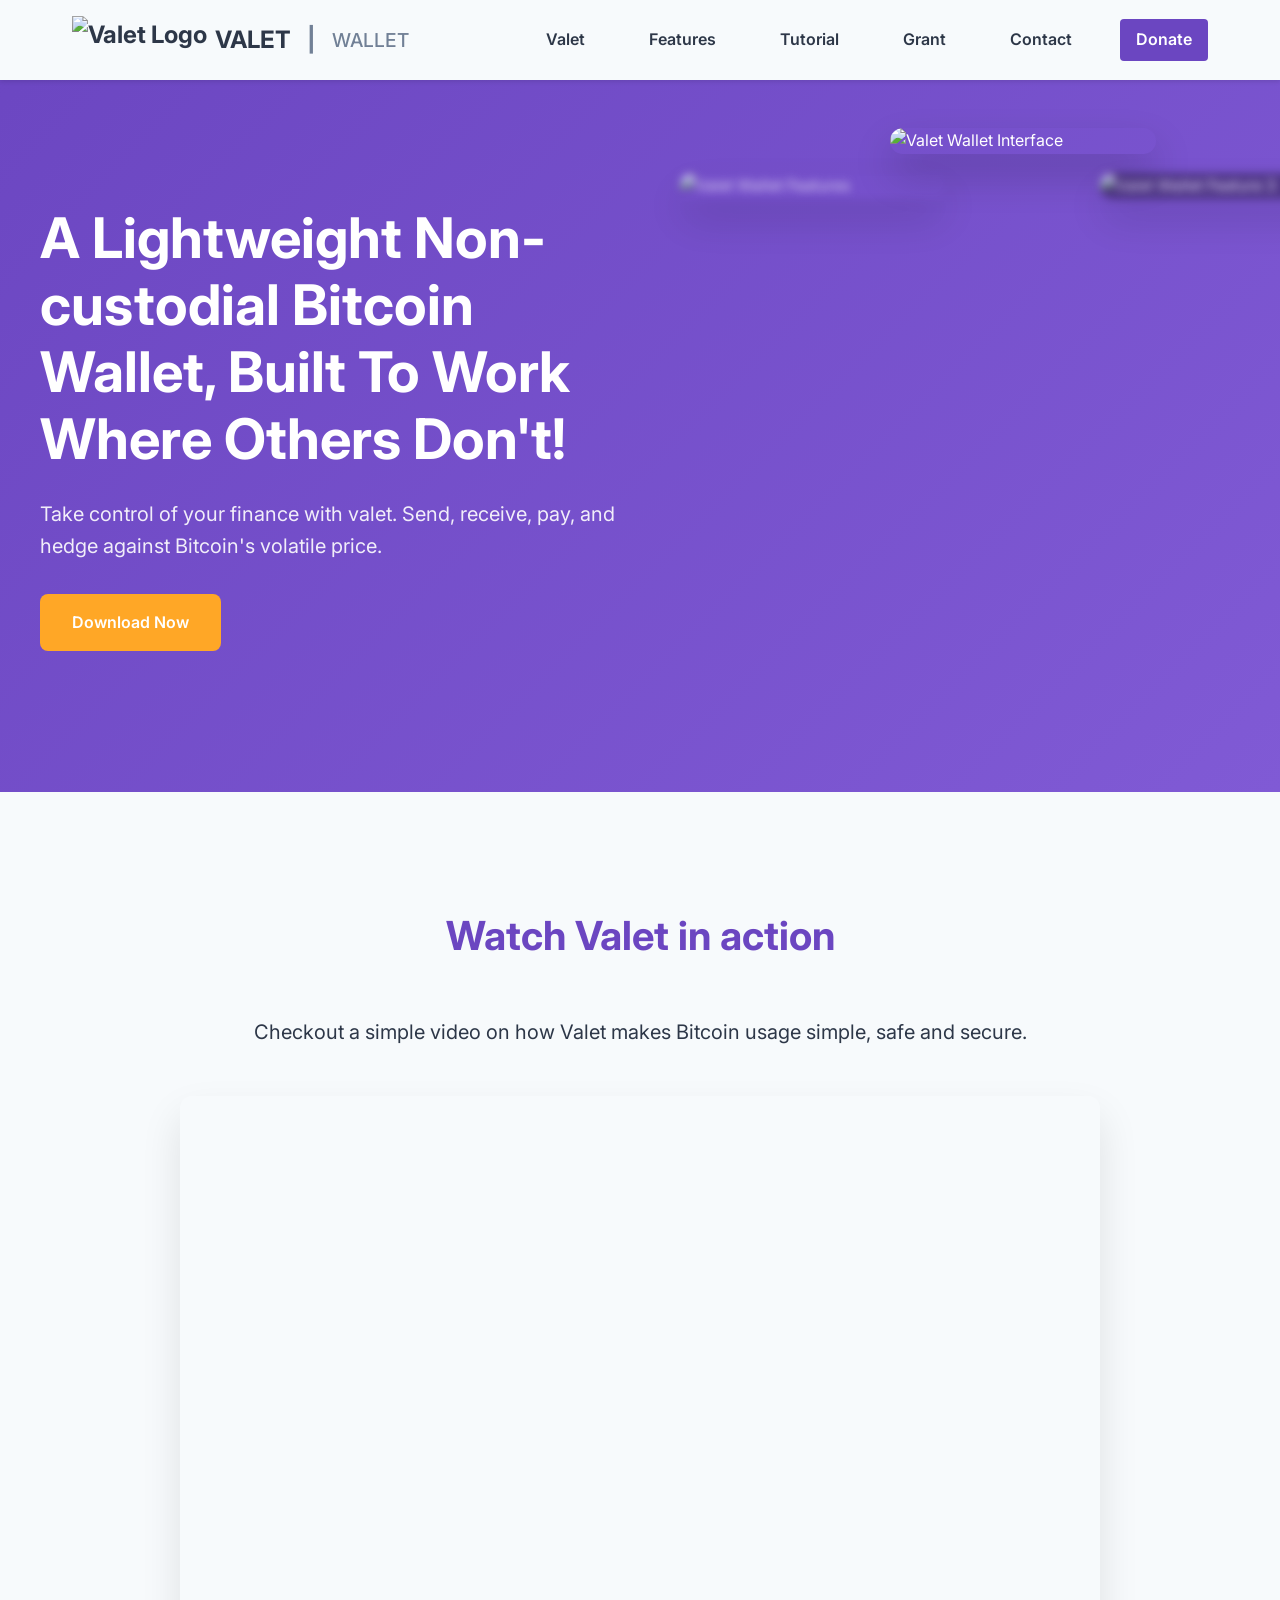
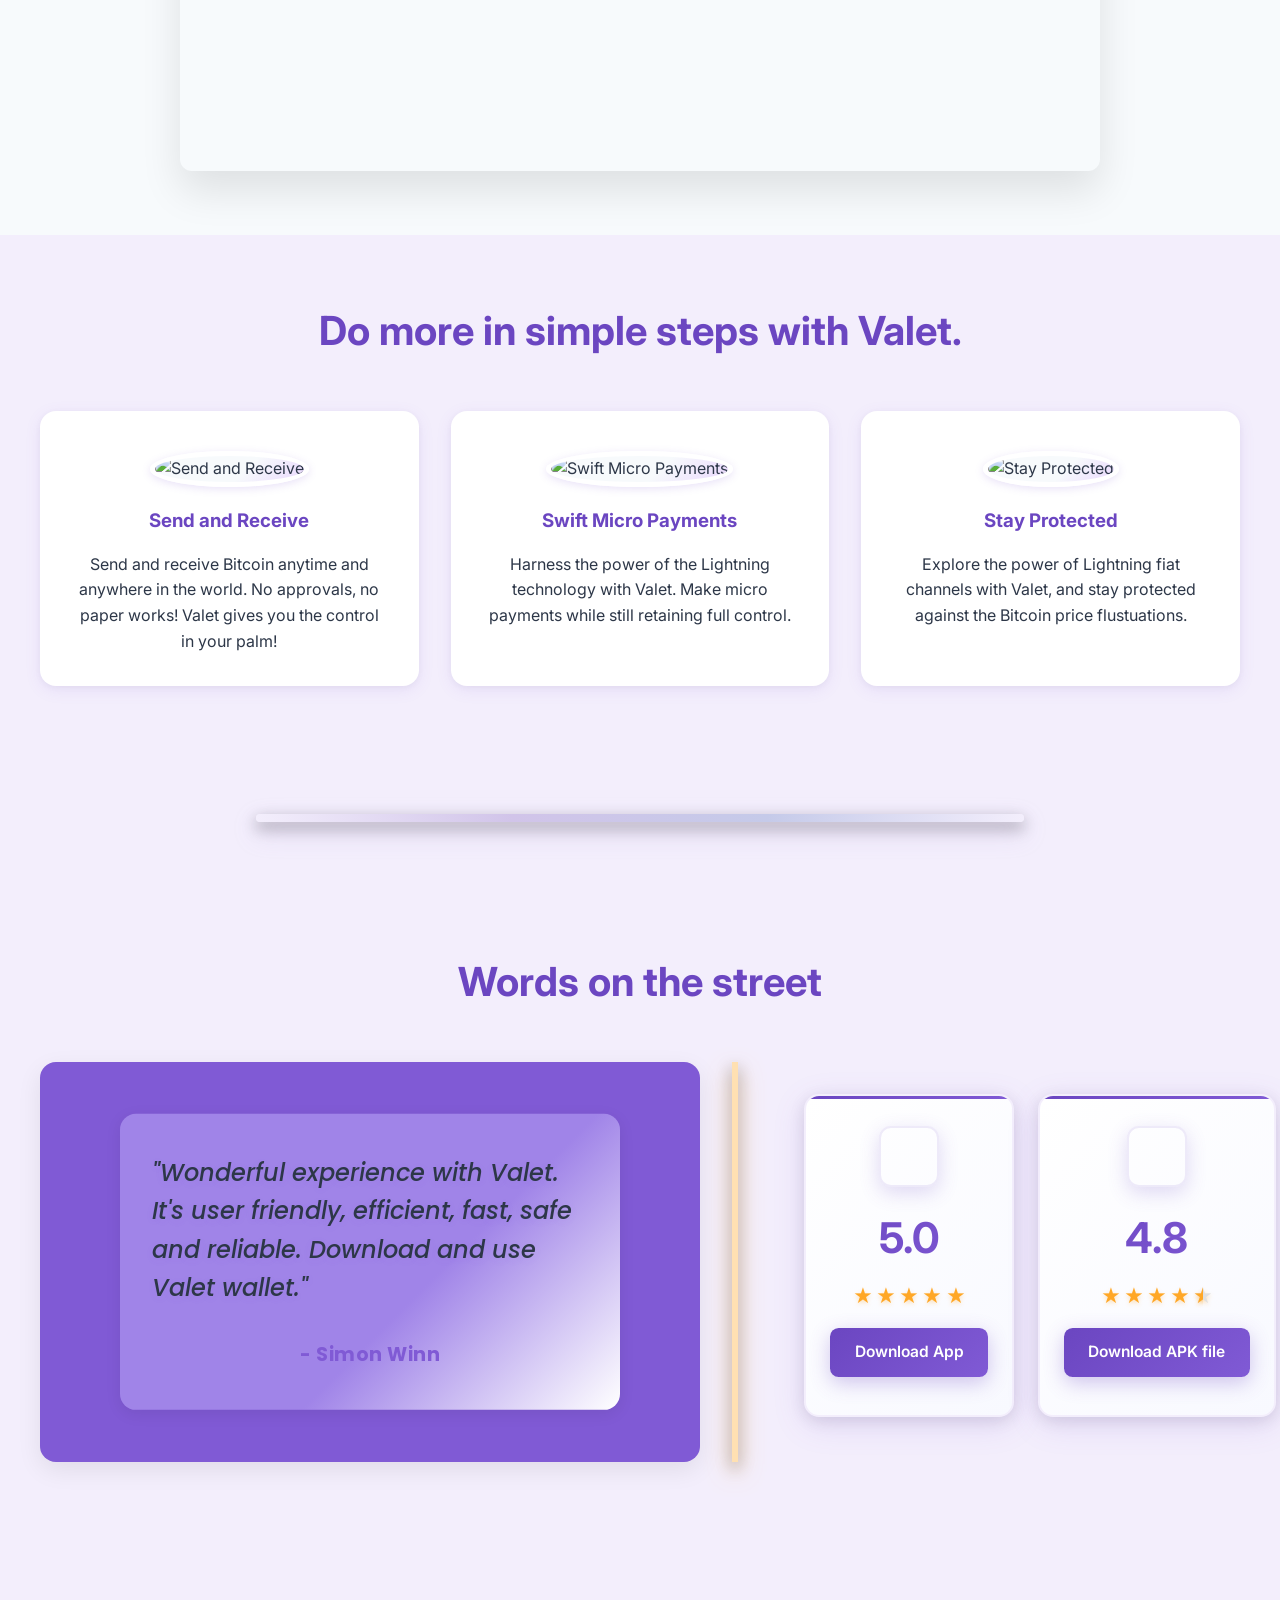
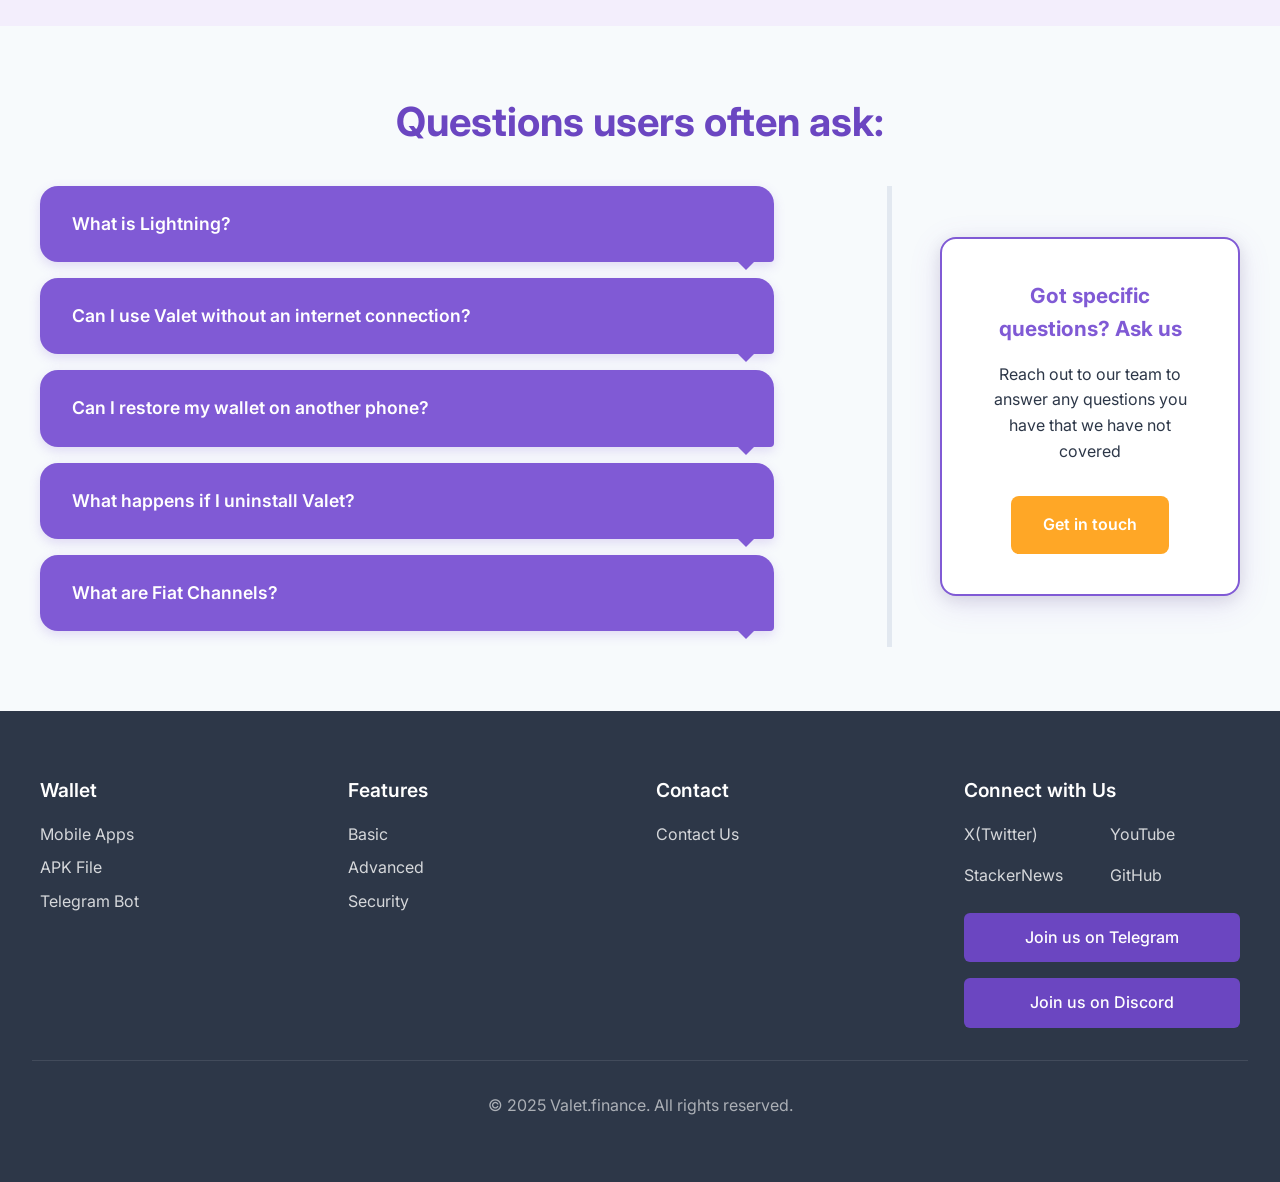
==== commit b1ec1134: "Add Grant page (summary + proposal/deck PDFs) and site-wide Donate nav button" ====
--- a/index.html
+++ b/index.html
@@ -102,6 +102,15 @@
 
         .nav-links a:hover {
             color: var(--primary-color);
+        }
+
+        .nav-links a.nav-cta {
+            background-color: var(--primary-color);
+            color: #fff;
+        }
+        .nav-links a.nav-cta:hover {
+            background-color: var(--accent-color);
+            color: #fff;
         }
 
         /* Mobile Menu Styles */
@@ -1190,7 +1199,22 @@
             }
 
             .nav-links {
+                display: flex !important;
+                gap: 0.6rem;
+                align-items: center;
+            }
+            .nav-links > a:not(.nav-cta),
+            .nav-links > .dropdown {
                 display: none !important;
+            }
+            .nav-links a.nav-cta {
+                display: inline-block !important;
+                padding: 0.4rem 0.85rem;
+                font-size: 0.9rem;
+            }
+            .logo-separator,
+            .wallet-text {
+                display: none;
             }
             .hamburger {
                 display: block !important;
@@ -1732,7 +1756,9 @@
                         <a href="top_nav/tutorial/hosted-channel.html">Hosted/Fiat Channels Stack Setup Tutorial</a>
                     </div>
                 </div>
+                <a href="top_nav/grant/grant.html">Grant</a>
                 <a href="top_nav/bnb/contact.html">Contact</a>
+                <a href="top_nav/grant/grant.html#support" class="nav-cta">Donate</a>
             </div>
             <div class="hamburger">
                 <div class="hamburger-line"></div>
@@ -1760,6 +1786,7 @@
                 </div>
             </div>
 
+                <a href="top_nav/grant/grant.html">Grant</a>
             <a href="top_nav/bnb/contact.html">Contact</a>
         </div>
     </div>
